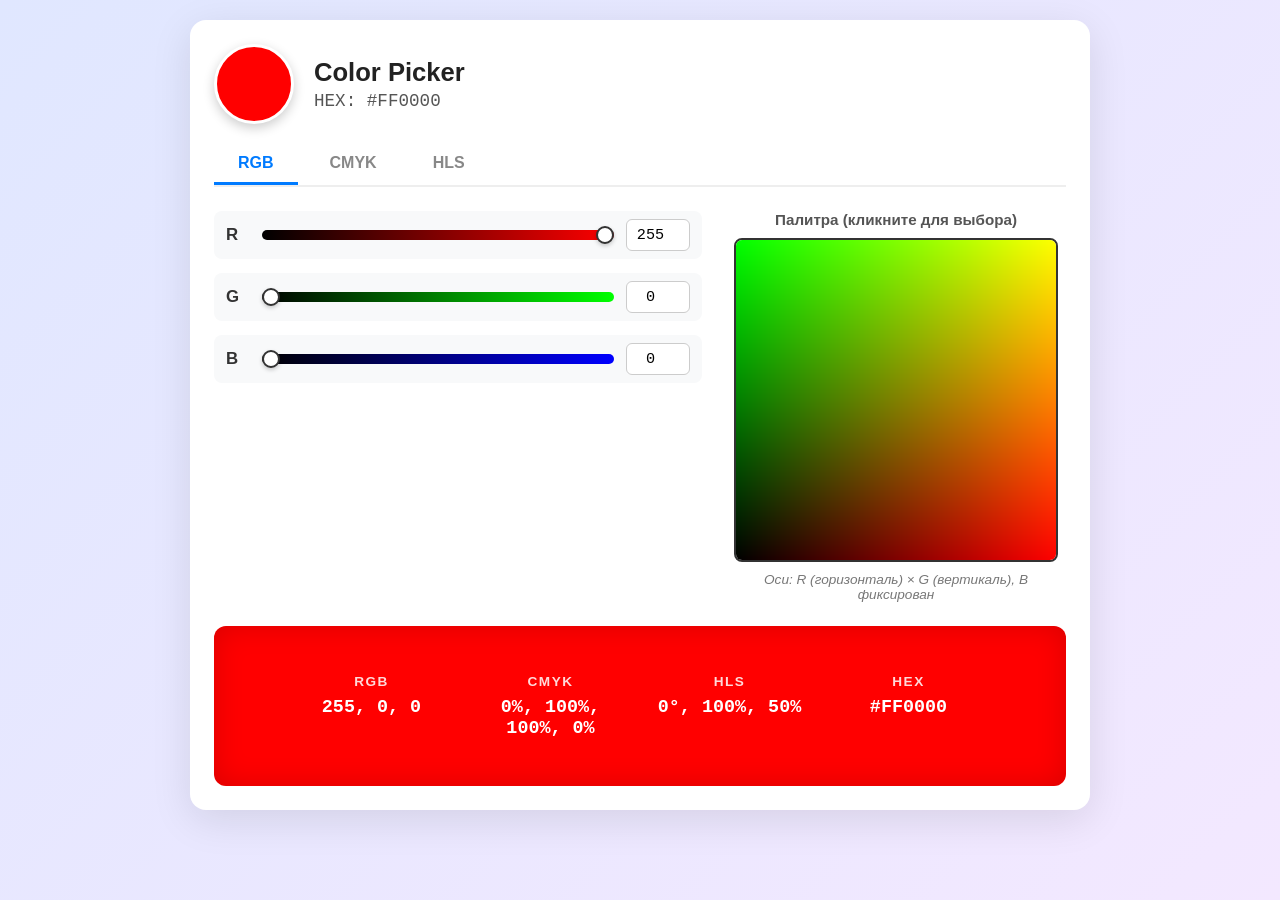
==== lab1/index.html @ fd3591da "first commit" ====
<!DOCTYPE html>
<html lang="ru">
<head>
    <meta charset="UTF-8">
    <title>Color Picker — RGB / CMYK / HLS</title>
    <link rel="stylesheet" href="style.css">
</head>
<body>

<div class="app">
    <!-- Шапка с превью -->
    <header class="header">
        <div class="preview-box" id="color-preview"></div>
        <div class="preview-info">
            <h1>Color Picker</h1>
            <p>HEX: <span id="hex-value">#FF0000</span></p>
        </div>
    </header>

    <!-- Вкладки моделей -->
    <nav class="tabs">
        <button class="tab-btn active" data-model="rgb">RGB</button>
        <button class="tab-btn" data-model="cmyk">CMYK</button>
        <button class="tab-btn" data-model="hls">HLS</button>
    </nav>

    <!-- Рабочая область: контролы + палитра -->
    <main class="workspace">
        <section class="controls" id="controls-container"></section>
        <section class="palette-section">
            <h3>Палитра (кликните для выбора)</h3>
            <canvas id="color-canvas" width="320" height="320"></canvas>
            <div class="palette-hint" id="palette-hint">
                Оси: S (горизонталь) × L (вертикаль)
            </div>
        </section>
    </main>

    <!-- Большая цветная панель с кодами всех моделей -->
    <section class="color-info-panel" id="color-info-panel">
        <div class="info-grid">
            <div class="info-block">
                <h3>RGB</h3>
                <p id="info-rgb">255, 0, 0</p>
            </div>
            <div class="info-block">
                <h3>CMYK</h3>
                <p id="info-cmyk">0%, 100%, 100%, 0%</p>
            </div>
            <div class="info-block">
                <h3>HLS</h3>
                <p id="info-hls">0°, 100%, 50%</p>
            </div>
            <div class="info-block">
                <h3>HEX</h3>
                <p id="info-hex">#FF0000</p>
            </div>
        </div>
    </section>
</div>

<script src="script.js"></script>
</body>
</html>
---- lab1/style.css ----
* {
    box-sizing: border-box;
    margin: 0;
    padding: 0;
}

body {
    font-family: 'Segoe UI', Tahoma, sans-serif;
    background: linear-gradient(135deg, #e0e7ff 0%, #f3e8ff 100%);
    min-height: 100vh;
    padding: 20px;
    color: #333;
}

.app {
    max-width: 900px;
    margin: 0 auto;
    background: #fff;
    border-radius: 16px;
    padding: 24px;
    box-shadow: 0 10px 40px rgba(0,0,0,0.1);
}

/* Шапка */
.header {
    display: flex;
    align-items: center;
    gap: 20px;
    margin-bottom: 20px;
}

.preview-box {
    width: 80px;
    height: 80px;
    border-radius: 50%;
    border: 3px solid #fff;
    box-shadow: 0 4px 12px rgba(0,0,0,0.2);
    background-color: #ff0000;
    flex-shrink: 0;
}

.preview-info h1 {
    font-size: 1.6rem;
    color: #222;
}

.preview-info p {
    font-family: 'Courier New', monospace;
    font-size: 1.1rem;
    color: #555;
    margin-top: 4px;
}

/* Вкладки */
.tabs {
    display: flex;
    gap: 8px;
    margin-bottom: 24px;
    border-bottom: 2px solid #eee;
}

.tab-btn {
    padding: 10px 24px;
    border: none;
    background: none;
    cursor: pointer;
    font-size: 1rem;
    font-weight: 600;
    color: #888;
    transition: 0.2s;
    border-bottom: 3px solid transparent;
}

.tab-btn:hover { color: #333; }
.tab-btn.active {
    color: #007bff;
    border-bottom-color: #007bff;
}

/* Рабочая область */
.workspace {
    display: grid;
    grid-template-columns: 1fr 340px;
    gap: 24px;
    margin-bottom: 24px;
}

.controls {
    display: flex;
    flex-direction: column;
    gap: 14px;
}

.control-row {
    display: flex;
    align-items: center;
    gap: 12px;
    padding: 8px 12px;
    background: #f8f9fa;
    border-radius: 8px;
}

.control-row label {
    width: 24px;
    font-weight: 700;
    font-size: 1.05rem;
}

/* Кастомный ползунок */
input[type=range] {
    flex: 1;
    -webkit-appearance: none;
    height: 10px;
    border-radius: 5px;
    background: #ddd;
    outline: none;
    cursor: pointer;
}

input[type=range]::-webkit-slider-thumb {
    -webkit-appearance: none;
    width: 18px;
    height: 18px;
    border-radius: 50%;
    background: #fff;
    border: 2px solid #333;
    cursor: pointer;
    box-shadow: 0 2px 4px rgba(0,0,0,0.2);
}

input[type=range]::-moz-range-thumb {
    width: 18px;
    height: 18px;
    border-radius: 50%;
    background: #fff;
    border: 2px solid #333;
    cursor: pointer;
}

input[type=number] {
    width: 64px;
    padding: 6px;
    border: 1px solid #ccc;
    border-radius: 6px;
    text-align: center;
    font-size: 0.95rem;
    font-family: 'Courier New', monospace;
}

input[type=number]:focus {
    outline: none;
    border-color: #007bff;
}

/* Палитра */
.palette-section {
    display: flex;
    flex-direction: column;
    align-items: center;
    gap: 10px;
}

.palette-section h3 {
    font-size: 0.95rem;
    color: #555;
}

canvas {
    border: 2px solid #333;
    border-radius: 8px;
    cursor: crosshair;
    background: #fff;
}

.palette-hint {
    font-size: 0.85rem;
    color: #777;
    text-align: center;
    font-style: italic;
}

/* Большая цветная панель */
.color-info-panel {
    border-radius: 12px;
    padding: 28px;
    min-height: 160px;
    display: flex;
    align-items: center;
    justify-content: center;
    background-color: rgb(255, 0, 0);
    box-shadow: inset 0 0 30px rgba(0,0,0,0.15);
    transition: background-color 0.05s;
}

.info-grid {
    display: grid;
    grid-template-columns: repeat(4, 1fr);
    gap: 16px;
    width: 100%;
    max-width: 700px;
    text-align: center;
}

.info-block h3 {
    font-size: 0.85rem;
    text-transform: uppercase;
    letter-spacing: 1.5px;
    opacity: 0.85;
    margin-bottom: 8px;
}

.info-block p {
    font-family: 'Courier New', monospace;
    font-size: 1.15rem;
    font-weight: 700;
}

@media (max-width: 768px) {
    .workspace {
        grid-template-columns: 1fr;
    }
    .info-grid {
        grid-template-columns: repeat(2, 1fr);
    }
}
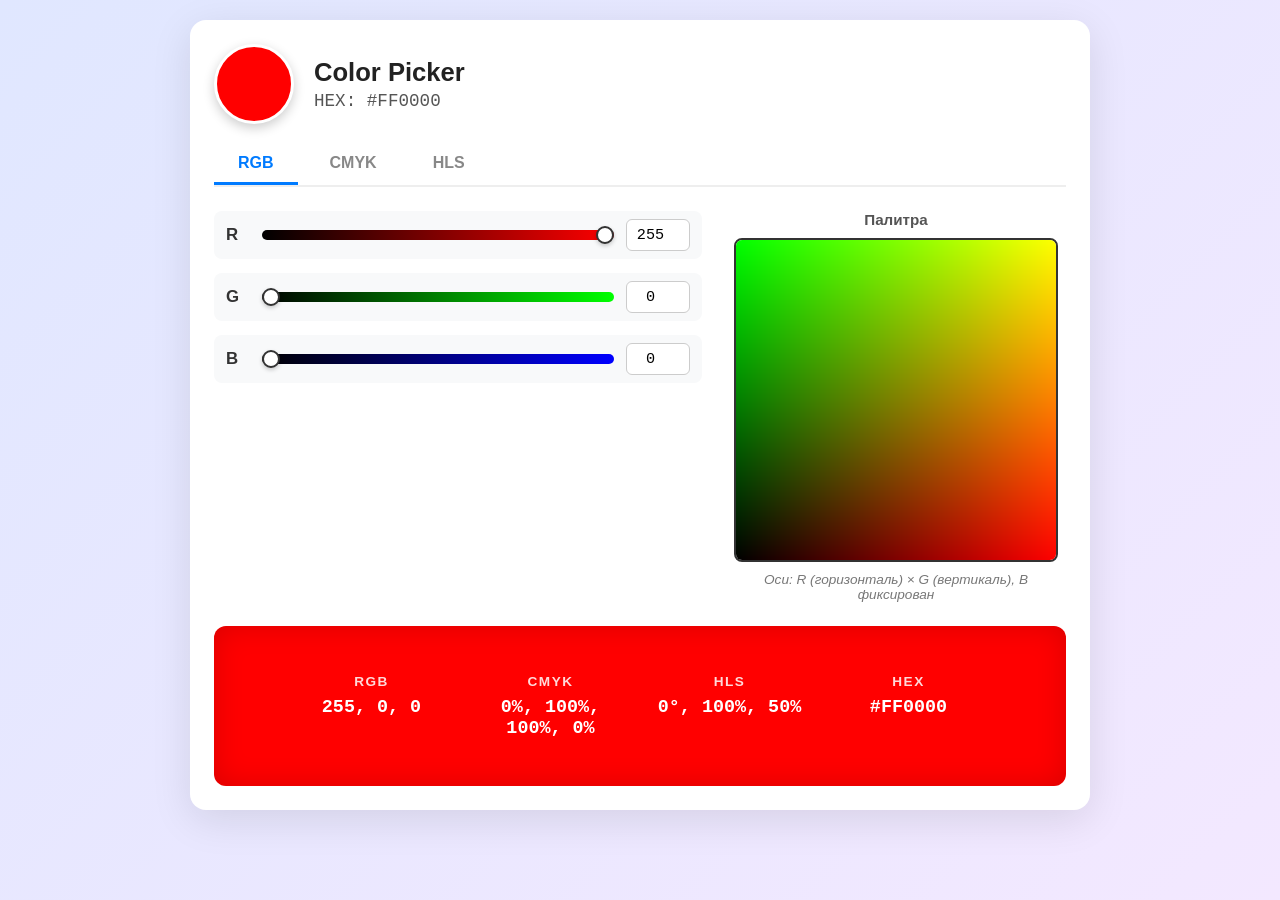
==== commit 636dfa23: "4к" ====
--- a/lab1/index.html
+++ b/lab1/index.html
@@ -8,7 +8,6 @@
 <body>
 
 <div class="app">
-    <!-- Шапка с превью -->
     <header class="header">
         <div class="preview-box" id="color-preview"></div>
         <div class="preview-info">
@@ -28,7 +27,7 @@
     <main class="workspace">
         <section class="controls" id="controls-container"></section>
         <section class="palette-section">
-            <h3>Палитра (кликните для выбора)</h3>
+            <h3>Палитра</h3>
             <canvas id="color-canvas" width="320" height="320"></canvas>
             <div class="palette-hint" id="palette-hint">
                 Оси: S (горизонталь) × L (вертикаль)
@@ -36,7 +35,6 @@
         </section>
     </main>
 
-    <!-- Большая цветная панель с кодами всех моделей -->
     <section class="color-info-panel" id="color-info-panel">
         <div class="info-grid">
             <div class="info-block">
--- a/lab1/style.css
+++ b/lab1/style.css
@@ -179,7 +179,6 @@
     font-style: italic;
 }
 
-/* Большая цветная панель */
 .color-info-panel {
     border-radius: 12px;
     padding: 28px;
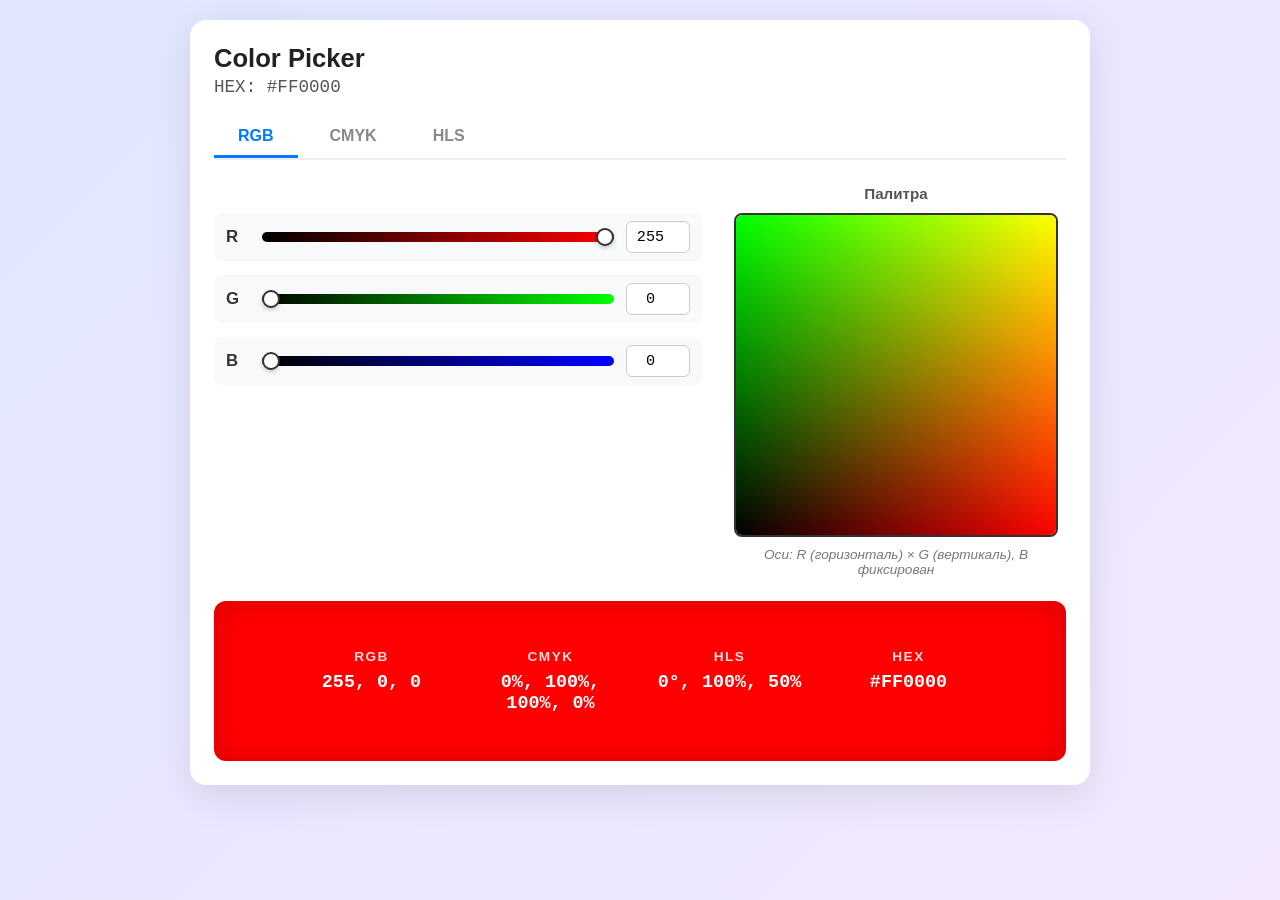
==== commit 197147e6: "4л" ====
--- a/lab1/index.html
+++ b/lab1/index.html
@@ -9,7 +9,6 @@
 
 <div class="app">
     <header class="header">
-        <div class="preview-box" id="color-preview"></div>
         <div class="preview-info">
             <h1>Color Picker</h1>
             <p>HEX: <span id="hex-value">#FF0000</span></p>
--- a/lab1/style.css
+++ b/lab1/style.css
@@ -89,6 +89,7 @@
     display: flex;
     flex-direction: column;
     gap: 14px;
+    margin-top: 29px; /* Сдвиг вниз для выравнивания верхней грани ползунков с верхней гранью палитры */
 }
 
 .control-row {
@@ -106,7 +107,6 @@
     font-size: 1.05rem;
 }
 
-/* Кастомный ползунок */
 input[type=range] {
     flex: 1;
     -webkit-appearance: none;
@@ -162,6 +162,8 @@
 
 .palette-section h3 {
     font-size: 0.95rem;
+    line-height: 1.2rem;
+    margin: 0;
     color: #555;
 }
 
@@ -218,6 +220,9 @@
     .workspace {
         grid-template-columns: 1fr;
     }
+    .controls {
+        margin-top: 0;
+    }
     .info-grid {
         grid-template-columns: repeat(2, 1fr);
     }
